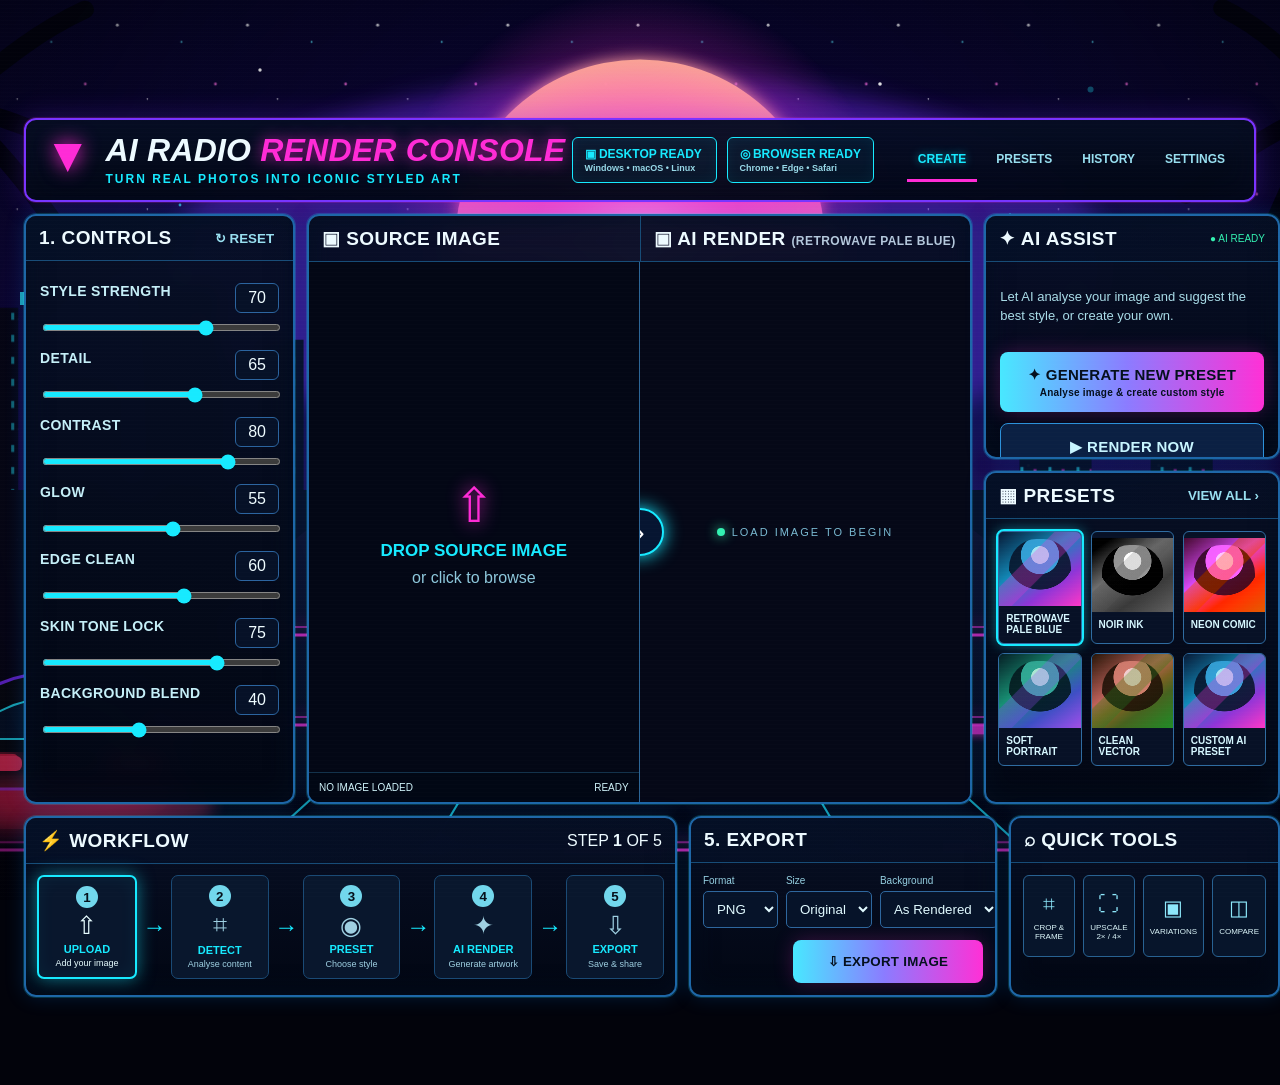
==== index.html @ 0e514ff6 "Switch Pages root to layered living-comic scene stack" ====
<!doctype html>
<html lang="en">
<head>
  <meta charset="utf-8" />
  <meta name="viewport" content="width=device-width, initial-scale=1" />
  <meta name="theme-color" content="#050817" />
  <title>AI Radio Render Console</title>
  <link rel="stylesheet" href="./app/styles/console.css" />
  <link rel="stylesheet" href="./app/styles/retrowave-bg.css" />
  <link rel="stylesheet" href="./app/styles/scene-layers.css" />
</head>
<body>
  <div class="scene-stage" aria-hidden="true">
    <img class="scene-stage__layer scene-stage__layer--base" src="./assets/backgrounds/retrowave-world.svg" alt="" />
    <img class="scene-stage__layer scene-stage__layer--stars" src="./assets/retrowave/layers/stars.svg" alt="" />
    <img class="scene-stage__layer scene-stage__layer--sun" src="./assets/retrowave/layers/sun-glow.svg" alt="" />
    <img class="scene-stage__layer scene-stage__layer--city" src="./assets/retrowave/layers/skyline-lights.svg" alt="" />
    <img class="scene-stage__layer scene-stage__layer--road" src="./assets/retrowave/layers/road-lines.svg" alt="" />
    <img class="scene-stage__layer scene-stage__layer--reflections" src="./assets/retrowave/layers/reflections.svg" alt="" />
    <img class="scene-stage__layer scene-stage__layer--lights" src="./assets/retrowave/layers/car-lights.svg" alt="" />
    <div class="scene-vignette"></div>
  </div>
  <div class="scanlines" aria-hidden="true"></div>
  <main class="console-shell">
    <header class="topbar panel">
      <div class="brand"><div class="brand-mark">▲</div><div><h1>AI RADIO <span>RENDER CONSOLE</span></h1><p>TURN REAL PHOTOS INTO ICONIC STYLED ART</p></div></div>
      <div class="status-badges"><span>▣ DESKTOP READY<small>Windows • macOS • Linux</small></span><span>◎ BROWSER READY<small>Chrome • Edge • Safari</small></span></div>
      <nav><button class="nav active">CREATE</button><button class="nav">PRESETS</button><button class="nav">HISTORY</button><button class="nav">SETTINGS</button></nav>
    </header>
    <section class="workspace-grid">
      <aside class="panel controls-panel"><div class="panel-title"><h2>1. CONTROLS</h2><button id="resetBtn" class="ghost">↻ RESET</button></div><div id="controls"></div></aside>
      <section class="panel preview-panel">
        <div class="preview-head"><h2>▣ SOURCE IMAGE</h2><h2>▣ AI RENDER <span id="activePresetLabel">(RETROWAVE PALE BLUE)</span></h2></div>
        <div class="preview-split">
          <div id="dropZone" class="drop-zone" tabindex="0" role="button" aria-label="Drop or choose source image"><input id="fileInput" type="file" accept="image/*" hidden /><img id="sourceImage" alt="Source preview" hidden /><div id="dropPrompt" class="drop-prompt"><div class="drop-icon">⇧</div><strong>DROP SOURCE IMAGE</strong><span>or click to browse</span></div><div class="file-strip"><span id="fileName">NO IMAGE LOADED</span><span id="fileSize">READY</span></div></div>
          <div class="render-zone"><canvas id="renderCanvas"></canvas><div id="renderEmpty" class="render-empty"><span class="pulse-dot"></span>LOAD IMAGE TO BEGIN</div><button id="compareHandle" class="compare-handle" aria-label="Render">›</button></div>
        </div>
      </section>
      <aside class="right-stack">
        <section class="panel ai-panel"><div class="panel-title"><h2>✦ AI ASSIST</h2><span class="ready">● AI READY</span></div><p>Let AI analyse your image and suggest the best style, or create your own.</p><button id="generatePresetBtn" class="primary">✦ GENERATE NEW PRESET<small>Analyse image & create custom style</small></button><button id="renderBtn" class="secondary">▶ RENDER NOW<small>Use current settings</small></button></section>
        <section class="panel presets-panel"><div class="panel-title"><h2>▦ PRESETS</h2><button class="ghost">VIEW ALL ›</button></div><div id="presetGrid" class="preset-grid"></div></section>
      </aside>
    </section>
    <section class="bottom-grid">
      <section class="panel workflow-panel"><div class="panel-title"><h2>⚡ WORKFLOW</h2><span>STEP <b id="stepNo">1</b> OF 5</span></div><div class="workflow"><button class="step active" data-step="1"><b>1</b><span>⇧</span><strong>UPLOAD</strong><small>Add your image</small></button><i>→</i><button class="step" data-step="2"><b>2</b><span>⌗</span><strong>DETECT</strong><small>Analyse content</small></button><i>→</i><button class="step" data-step="3"><b>3</b><span>◉</span><strong>PRESET</strong><small>Choose style</small></button><i>→</i><button class="step" data-step="4"><b>4</b><span>✦</span><strong>AI RENDER</strong><small>Generate artwork</small></button><i>→</i><button class="step" data-step="5"><b>5</b><span>⇩</span><strong>EXPORT</strong><small>Save & share</small></button></div></section>
      <section class="panel export-panel"><div class="panel-title"><h2>5. EXPORT</h2></div><div class="export-controls"><label>Format<select id="formatSelect"><option>PNG</option><option>JPEG</option></select></label><label>Size<select id="sizeSelect"><option value="1">Original</option><option value="0.75">75%</option><option value="0.5">50%</option></select></label><label>Background<select><option>As Rendered</option></select></label></div><button id="exportBtn" class="primary">⇩ EXPORT IMAGE</button></section>
      <section class="panel quick-panel"><div class="panel-title"><h2>⌕ QUICK TOOLS</h2></div><div class="quick-tools"><button>⌗<small>CROP & FRAME</small></button><button id="upscaleBtn">⛶<small>UPSCALE 2× / 4×</small></button><button id="variationBtn">▣<small>VARIATIONS</small></button><button id="compareBtn">◫<small>COMPARE</small></button></div></section>
    </section>
  </main>
  <script type="module" src="./app/scripts/app.js"></script>
</body>
</html>
---- app/styles/console.css ----
:root{--bg:#040715;--panel:#071024;--panel2:#0b1630;--cyan:#17eaff;--blue:#2c8cff;--mag:#ff2bd6;--purple:#9d3cff;--text:#edfaff;--muted:#83b8d2;--line:#124d7a;--green:#33f0b1}*{box-sizing:border-box}html,body{margin:0;min-height:100%;background:#02030b;color:var(--text);font-family:"Arial Narrow","Roboto Condensed","Segoe UI",Arial,sans-serif}body{padding:0 24px 48px;overflow-x:hidden}.scanlines{position:fixed;inset:0;z-index:30;pointer-events:none;background:repeating-linear-gradient(to bottom,rgba(255,255,255,.025),rgba(255,255,255,.025) 1px,transparent 1px,transparent 4px);mix-blend-mode:screen;opacity:.18}.console-shell{position:relative;z-index:5;width:min(1480px,calc(100vw - 48px));margin:118px auto 40px;display:grid;gap:12px}.panel{background:linear-gradient(180deg,rgba(7,15,37,.965),rgba(2,7,20,.965));border:2px solid #1e67a7;box-shadow:0 0 0 1px rgba(23,234,255,.18),0 0 20px rgba(16,138,255,.18),inset 0 0 26px rgba(3,14,31,.76);border-radius:12px;overflow:hidden;backdrop-filter:blur(10px)}.topbar{min-height:84px;display:grid;grid-template-columns:1.35fr .8fr .9fr;align-items:center;padding:12px 18px;border-color:#7934ff;box-shadow:0 0 0 1px rgba(255,43,214,.18),0 0 28px rgba(111,45,255,.25),inset 0 0 30px rgba(6,11,33,.8)}.brand{display:flex;gap:14px;align-items:center}.brand-mark{font-size:48px;color:var(--mag);text-shadow:0 0 20px var(--mag);transform:rotate(180deg);line-height:1}.brand h1{margin:0;font-size:32px;line-height:1;letter-spacing:.2px;font-style:italic;font-weight:900}.brand h1 span{color:var(--mag);text-shadow:0 0 15px rgba(255,43,214,.72)}.brand p{margin:6px 0 0;color:var(--cyan);font-size:12px;letter-spacing:2px;font-weight:800}.status-badges{display:flex;gap:10px}.status-badges span{display:grid;gap:2px;min-width:145px;border:1px solid var(--cyan);padding:9px 12px;border-radius:6px;color:var(--cyan);font-weight:900;font-size:12px;background:rgba(0,217,255,.055);box-shadow:inset 0 0 14px rgba(23,234,255,.06)}.status-badges small{font-size:9px;color:#98d9e8;font-weight:700}.topbar nav{display:flex;justify-content:flex-end;gap:8px}.nav,.ghost{background:none;border:0;color:#98dff0;font-weight:900;cursor:pointer}.nav{padding:13px 11px;border-bottom:3px solid transparent;font-size:12px}.nav.active{color:var(--cyan);border-bottom-color:var(--mag);text-shadow:0 0 9px rgba(23,234,255,.6)}.workspace-grid{display:grid;grid-template-columns:22% 54% 24%;gap:12px}.panel-title{display:flex;justify-content:space-between;align-items:center;padding:11px 13px;border-bottom:1px solid #174c77;background:linear-gradient(90deg,rgba(4,16,39,.75),rgba(7,16,40,.18))}.panel-title h2,.preview-head h2{margin:0;font-size:19px;letter-spacing:.45px;font-weight:900}.controls-panel{min-height:585px}#controls{padding:13px 14px}.control{display:grid;grid-template-columns:1fr auto;gap:9px 10px;margin:9px 0 17px}.control label{font-size:14px;color:#c5eff8;font-weight:900;letter-spacing:.35px}.control output{border:1px solid #2b649f;border-radius:6px;padding:5px 8px;color:#effcff;min-width:44px;text-align:center;background:#061127}.control input{grid-column:1/-1;width:100%;height:7px;accent-color:var(--cyan)}.preview-panel{min-width:0}.preview-head{display:grid;grid-template-columns:1fr 1fr;border-bottom:1px solid #174c77}.preview-head h2{padding:11px 13px}.preview-head h2+h2{border-left:1px solid #174c77}.preview-head span{color:#b4c8dc;font-size:12px}.preview-split{display:grid;grid-template-columns:1fr 1fr;min-height:540px}.drop-zone,.render-zone{position:relative;min-width:0;background:#030715}.drop-zone{border-right:1px solid #2c6697;cursor:pointer;display:grid;place-items:center;overflow:hidden}.drop-zone.dragover{outline:2px solid var(--cyan);outline-offset:-4px;background:#071b2e}.drop-zone img{width:100%;height:100%;object-fit:cover}.drop-prompt{text-align:center;color:#8ec8dc;display:grid;gap:8px}.drop-prompt strong{color:var(--cyan);font-size:17px}.drop-icon{font-size:48px;color:var(--mag);text-shadow:0 0 18px var(--mag)}.file-strip{position:absolute;left:0;right:0;bottom:0;padding:9px 10px;display:flex;justify-content:space-between;background:rgba(2,7,20,.9);font-size:10px;color:#d0f4fb;border-top:1px solid rgba(46,123,174,.35)}.render-zone{display:grid;place-items:center;overflow:hidden}.render-zone canvas{width:100%;height:100%;object-fit:contain;background:#050817}.render-empty{position:absolute;color:#79b9d1;font-size:11px;letter-spacing:2px}.pulse-dot{display:inline-block;width:8px;height:8px;background:var(--green);border-radius:50%;box-shadow:0 0 12px var(--green);margin-right:7px}.compare-handle{position:absolute;left:-24px;top:50%;transform:translateY(-50%);width:48px;height:48px;border-radius:50%;border:2px solid var(--cyan);background:#061531;color:#fff;font-size:30px;box-shadow:0 0 18px var(--cyan);cursor:pointer}.right-stack{display:grid;gap:12px;grid-template-rows:245px 1fr}.ai-panel{padding-bottom:12px}.ai-panel p{padding:13px 14px;color:#a9dce8;font-size:13px;line-height:1.45}.primary,.secondary{border-radius:8px;padding:14px 16px;font-weight:900;letter-spacing:.25px;cursor:pointer}.primary{border:0;background:linear-gradient(90deg,#48e8ff,#8b7cff 48%,#ff30d6);color:#05101e;box-shadow:0 0 20px rgba(255,48,214,.22)}.secondary{background:#0b2043;border:1px solid #2c91da;color:#c7f5ff}.ai-panel .primary,.ai-panel .secondary{width:calc(100% - 28px);margin:0 14px 11px;font-size:15px}.ai-panel button small{display:block;font-size:10px;margin-top:3px;font-weight:700}.ready{color:var(--green);font-size:10px}.preset-grid{padding:12px;display:grid;grid-template-columns:repeat(3,1fr);gap:9px}.preset-card{border:1px solid #2f6ca1;background:#071126;padding:0;border-radius:6px;overflow:hidden;color:#d6f7ff;text-align:left;cursor:pointer}.preset-card.active{outline:2px solid var(--cyan);box-shadow:0 0 14px rgba(23,234,255,.55)}.preset-thumb{aspect-ratio:1.1;background:linear-gradient(145deg,#071936,#128ab8 40%,#8e35d7 70%,#ff37c7);position:relative;overflow:hidden}.preset-thumb::before{content:"";position:absolute;inset:7px 10px 3px;border-radius:45% 45% 35% 35%;background:radial-gradient(circle at 50% 25%,#b9f5ff 0 15%,#37a6dd 16% 33%,#071329 34% 60%,transparent 61%);opacity:.88}.preset-thumb::after{content:"";position:absolute;inset:0;background:linear-gradient(135deg,transparent 35%,rgba(255,43,214,.28) 36% 55%,transparent 56%)}.preset-card:nth-child(2) .preset-thumb{filter:grayscale(1) contrast(1.6)}.preset-card:nth-child(3) .preset-thumb{filter:hue-rotate(92deg) saturate(1.4)}.preset-card:nth-child(4) .preset-thumb{filter:hue-rotate(-35deg) saturate(.8)}.preset-card:nth-child(5) .preset-thumb{filter:hue-rotate(165deg) saturate(.65)}.preset-card strong{display:block;padding:7px;font-size:10px;line-height:1.15}.bottom-grid{display:grid;grid-template-columns:53% 25% 22%;gap:12px}.workflow{display:flex;align-items:stretch;gap:5px;padding:11px}.workflow i{align-self:center;color:var(--cyan);font-size:24px}.step{flex:1;display:grid;place-items:center;gap:3px;min-width:85px;border:1px solid #1a4a75;background:#09172d;color:#9fd0e2;padding:9px 7px;border-radius:7px}.step.active{border:2px solid var(--cyan);box-shadow:0 0 17px rgba(23,234,255,.5),inset 0 0 18px rgba(23,234,255,.06);color:#e7fdff}.step b{background:#72d7ec;color:#06111c;border-radius:50%;width:22px;height:22px;display:grid;place-items:center}.step span{font-size:25px}.step strong{color:var(--cyan);font-size:11px}.step small{font-size:9px}.export-controls{display:grid;grid-template-columns:.7fr 1.15fr 1.2fr;gap:8px;padding:12px}.export-controls label{font-size:10px;color:#95cfe1;display:grid;gap:5px}.export-controls select{background:#061329;color:#e1faff;border:1px solid #2e679e;padding:9px;border-radius:5px}.export-panel>.primary{float:right;margin:0 12px 12px;min-width:190px}.quick-tools{display:grid;grid-template-columns:repeat(4,1fr);gap:8px;padding:12px}.quick-tools button{background:#07152b;border:1px solid #286292;color:#8de7fa;border-radius:6px;min-height:82px;font-size:21px;cursor:pointer}.quick-tools small{display:block;color:#def8fc;font-size:8px;margin-top:7px}@media(max-width:1220px){.console-shell{width:calc(100vw - 34px);margin-top:104px}.workspace-grid{grid-template-columns:24% 52% 24%}.brand h1{font-size:26px}.status-badges span{min-width:120px;padding:8px;font-size:10px}.controls-panel{min-height:560px}.preview-split{min-height:515px}.right-stack{grid-template-rows:230px 1fr}.panel-title h2,.preview-head h2{font-size:16px}.control label{font-size:12px}.preset-grid{gap:6px}.bottom-grid{grid-template-columns:52% 27% 21%}}@media(max-width:900px){body{padding:0 10px 36px}.console-shell{width:calc(100vw - 20px);margin-top:86px}.topbar{grid-template-columns:1fr;gap:8px}.status-badges,.topbar nav{justify-content:flex-start}.workspace-grid{grid-template-columns:1fr}.right-stack{grid-template-columns:1fr 1fr;grid-template-rows:auto}.bottom-grid{grid-template-columns:1fr}.preview-split{min-height:480px}.controls-panel{min-height:auto}}@media(max-width:650px){.preview-split,.preview-head{grid-template-columns:1fr}.preview-head h2+h2{border-left:0;border-top:1px solid #174c77}.drop-zone,.render-zone{min-height:350px}.right-stack{grid-template-columns:1fr}.workflow{overflow-x:auto}.brand h1{font-size:22px}.status-badges{flex-wrap:wrap}}
---- app/styles/retrowave-bg.css ----
:root{--rw-cyan:#22e9ff;--rw-mag:#ff2bd6;--rw-purple:#7a35ff}body{background:#02030b!important}.retrowave-world{position:fixed;inset:0;z-index:0;overflow:hidden;pointer-events:none;background:#030312}.rw-scene{position:absolute;inset:0;width:100%;height:100%;object-fit:cover;object-position:center top;filter:saturate(1.12) contrast(1.05) brightness(.94)}.rw-side-copy{position:absolute;z-index:2;top:155px;color:#8feaff;font-size:12px;line-height:1.55;letter-spacing:.8px;text-shadow:0 0 8px rgba(34,233,255,.7);opacity:.8}.rw-side-copy.left{left:34px}.rw-side-copy.right{right:36px;text-align:right}.rw-side-copy.right b{color:#ff4bdb}.rw-side-copy span{font-size:9px;color:#9eb8d6}.rw-live-wave{position:absolute;left:50%;bottom:18px;transform:translateX(-50%);width:min(34vw,560px);height:26px;opacity:.78;background:repeating-linear-gradient(90deg,var(--rw-cyan) 0 2px,transparent 2px 8px,var(--rw-mag) 8px 11px,transparent 11px 17px);mask-image:linear-gradient(to right,transparent,#000 12%,#000 88%,transparent);animation:rwWaveShift 1.7s linear infinite;filter:drop-shadow(0 0 6px rgba(255,43,214,.45))}.retrowave-world::before{content:"";position:absolute;inset:0;z-index:1;background:radial-gradient(circle at 50% 8%,rgba(255,66,211,.08),transparent 35%),linear-gradient(180deg,transparent 0 63%,rgba(4,1,15,.08) 72%,rgba(3,2,12,.28) 100%)}.retrowave-world::after{content:"";position:absolute;z-index:1;left:0;right:0;bottom:0;height:24%;background:repeating-linear-gradient(180deg,transparent 0 24px,rgba(255,43,214,.08) 25px 27px,transparent 28px 51px);transform:perspective(550px) rotateX(63deg) scale(1.6);transform-origin:50% 100%;animation:rwRoadOverlay 1.45s linear infinite;mix-blend-mode:screen}.scanlines{z-index:30}@keyframes rwWaveShift{from{background-position:0 0}to{background-position:68px 0}}@keyframes rwRoadOverlay{from{background-position:0 0}to{background-position:0 52px}}@media(prefers-reduced-motion:reduce){.rw-live-wave,.retrowave-world::after{animation:none!important}}@media(max-width:1180px){.rw-side-copy{display:none}.rw-scene{object-position:center top}.rw-live-wave{width:46vw}}@media(max-width:720px){.rw-scene{filter:saturate(1.05) brightness(.76)}.rw-live-wave{width:72vw;opacity:.55}}
---- app/styles/scene-layers.css ----
:root{--scene-scale:cover;--scene-fade:1}.scene-stage{position:fixed;inset:0;z-index:0;overflow:hidden;pointer-events:none;background:#05020e}.scene-stage__layer{position:absolute;inset:0;width:100%;height:100%;object-fit:var(--scene-scale);object-position:center center;transform-origin:center center;will-change:transform,opacity;user-select:none}.scene-stage__layer--base{z-index:0;opacity:var(--scene-fade)}.scene-stage__layer--stars{z-index:1;animation:scene-stars 22s linear infinite}.scene-stage__layer--sun{z-index:2;animation:scene-sun 5.6s ease-in-out infinite}.scene-stage__layer--city{z-index:3;animation:scene-city 3.8s steps(2,end) infinite}.scene-stage__layer--palms{z-index:4;animation:scene-palms 6.2s ease-in-out infinite alternate}.scene-stage__layer--road{z-index:5;animation:scene-road 1.25s linear infinite}.scene-stage__layer--reflections{z-index:6;animation:scene-reflections 2.2s ease-in-out infinite}.scene-stage__layer--lights{z-index:7;animation:scene-lights 1.25s steps(2,end) infinite}.scene-stage__layer--sign{z-index:8;animation:scene-sign 3.4s steps(1,end) infinite}.scene-vignette{position:absolute;inset:0;z-index:9;background:radial-gradient(circle at 50% 46%,transparent 0 45%,rgba(1,2,10,.18) 72%,rgba(1,2,10,.5) 100%)}.console-shell{position:relative;z-index:20}.scanlines{z-index:40}@keyframes scene-stars{0%{transform:translateY(0);opacity:.82}50%{opacity:1}100%{transform:translateY(18px);opacity:.82}}@keyframes scene-sun{0%,100%{opacity:.82;transform:scale(1)}50%{opacity:1;transform:scale(1.015)}}@keyframes scene-city{0%,72%,100%{opacity:.82}74%,78%{opacity:1}80%{opacity:.88}}@keyframes scene-palms{from{transform:rotate(-.5deg) scale(1.006)}to{transform:rotate(.5deg) scale(1.006)}}@keyframes scene-road{from{transform:translateY(-.4%)}to{transform:translateY(.8%)}}@keyframes scene-reflections{0%,100%{opacity:.58;transform:translateY(0)}50%{opacity:.9;transform:translateY(2px)}}@keyframes scene-lights{0%,44%{opacity:.35;filter:brightness(.8)}45%,100%{opacity:1;filter:brightness(1.45) drop-shadow(0 0 14px #ff315f)}}@keyframes scene-sign{0%,7%,12%,58%,64%,100%{opacity:1}8%,11%,59%,63%{opacity:.45}}@media(prefers-reduced-motion:reduce){.scene-stage__layer{animation:none!important}}
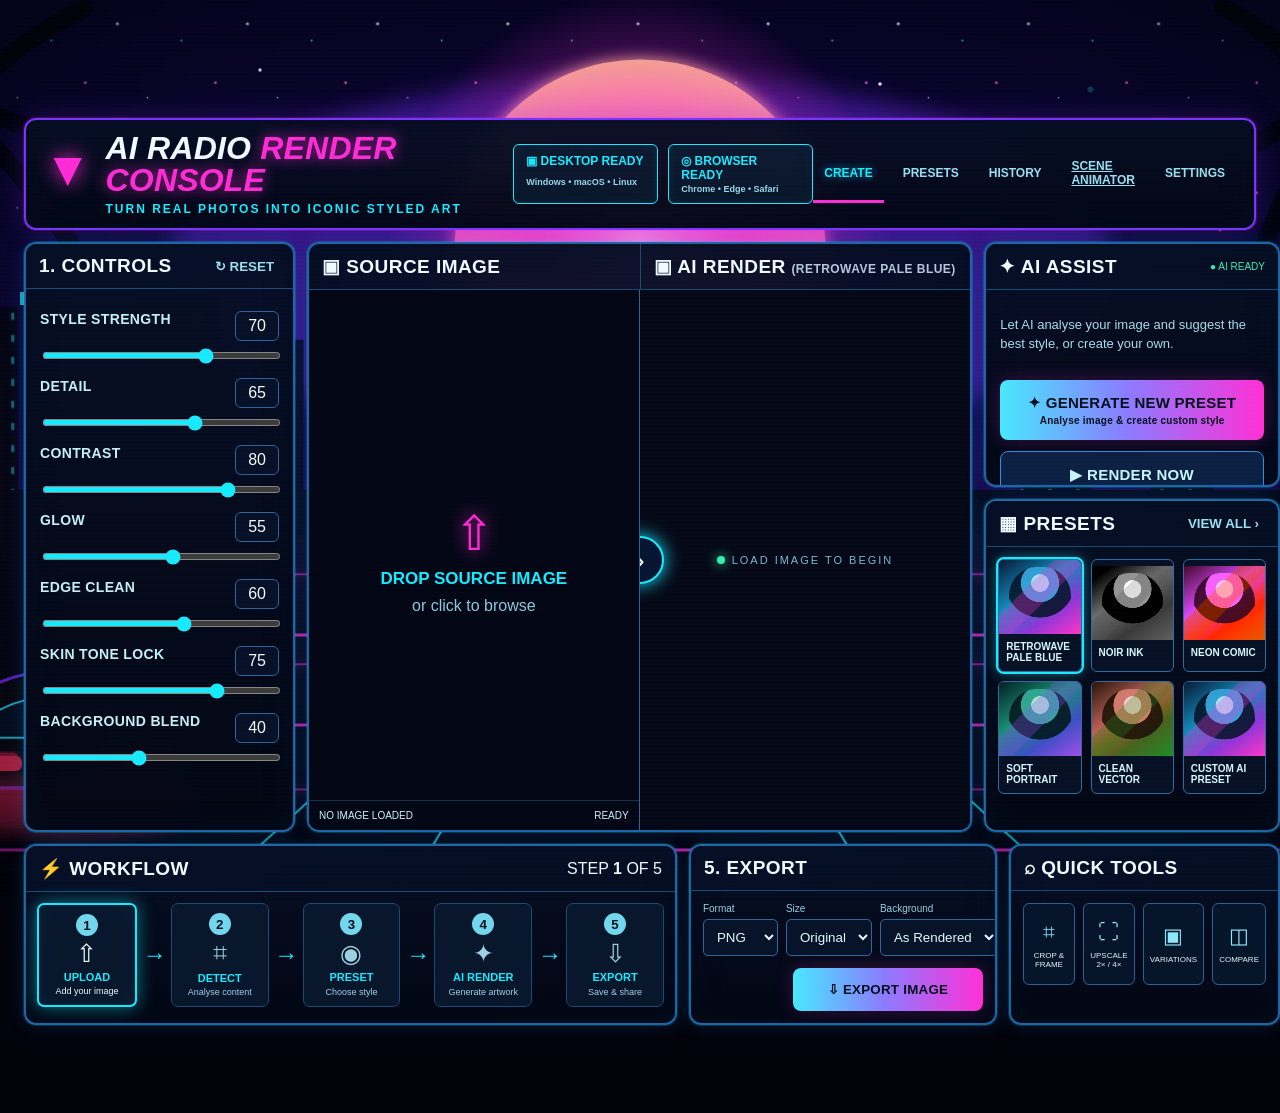
==== commit 4fc3eb18: "Link Scene Animator from main console" ====
--- a/index.html
+++ b/index.html
@@ -25,7 +25,7 @@
     <header class="topbar panel">
       <div class="brand"><div class="brand-mark">▲</div><div><h1>AI RADIO <span>RENDER CONSOLE</span></h1><p>TURN REAL PHOTOS INTO ICONIC STYLED ART</p></div></div>
       <div class="status-badges"><span>▣ DESKTOP READY<small>Windows • macOS • Linux</small></span><span>◎ BROWSER READY<small>Chrome • Edge • Safari</small></span></div>
-      <nav><button class="nav active">CREATE</button><button class="nav">PRESETS</button><button class="nav">HISTORY</button><button class="nav">SETTINGS</button></nav>
+      <nav><button class="nav active">CREATE</button><button class="nav">PRESETS</button><button class="nav">HISTORY</button><a class="nav" href="./scene-animator.html">SCENE ANIMATOR</a><button class="nav">SETTINGS</button></nav>
     </header>
     <section class="workspace-grid">
       <aside class="panel controls-panel"><div class="panel-title"><h2>1. CONTROLS</h2><button id="resetBtn" class="ghost">↻ RESET</button></div><div id="controls"></div></aside>
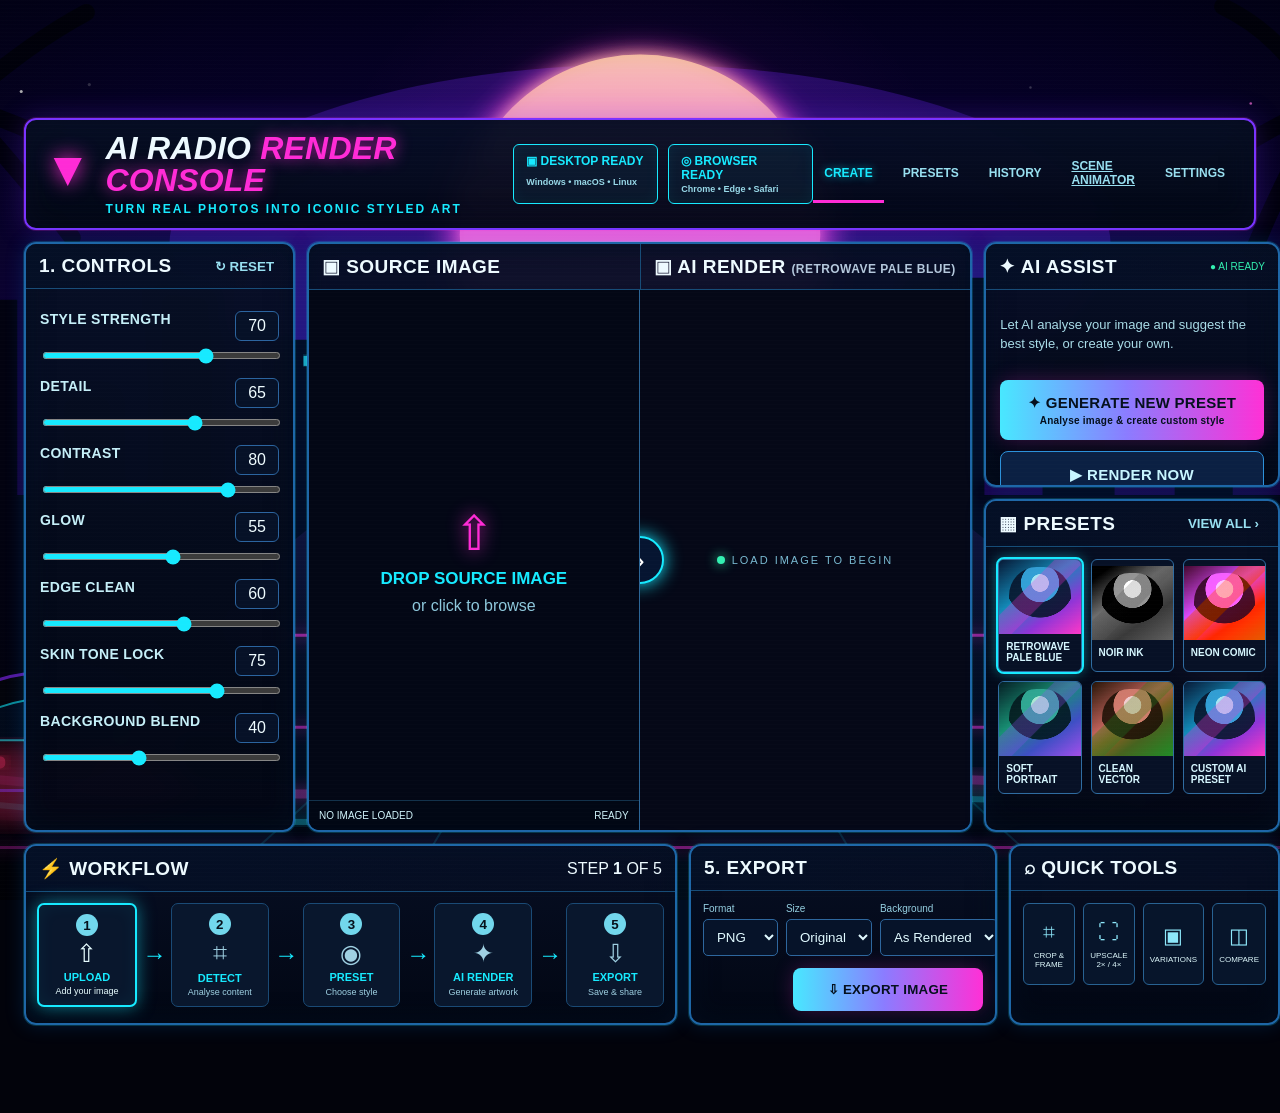
==== commit 59b239de: "Build first retrowave flipbook scene into console background" ====
--- a/index.html
+++ b/index.html
@@ -10,15 +10,12 @@
   <link rel="stylesheet" href="./app/styles/scene-layers.css" />
 </head>
 <body>
-  <div class="scene-stage" aria-hidden="true">
-    <img class="scene-stage__layer scene-stage__layer--base" src="./assets/backgrounds/retrowave-world.svg" alt="" />
-    <img class="scene-stage__layer scene-stage__layer--stars" src="./assets/retrowave/layers/stars.svg" alt="" />
-    <img class="scene-stage__layer scene-stage__layer--sun" src="./assets/retrowave/layers/sun-glow.svg" alt="" />
-    <img class="scene-stage__layer scene-stage__layer--city" src="./assets/retrowave/layers/skyline-lights.svg" alt="" />
-    <img class="scene-stage__layer scene-stage__layer--road" src="./assets/retrowave/layers/road-lines.svg" alt="" />
-    <img class="scene-stage__layer scene-stage__layer--reflections" src="./assets/retrowave/layers/reflections.svg" alt="" />
-    <img class="scene-stage__layer scene-stage__layer--lights" src="./assets/retrowave/layers/car-lights.svg" alt="" />
+  <div class="scene-stage" data-scene-manifest="./assets/scenes/first-retrowave/scene.json" aria-hidden="true">
+    <img class="scene-stage__layer scene-stage__layer--base" data-scene-base alt="" />
+    <img class="scene-stage__layer scene-stage__layer--frame" data-scene-frame alt="" />
+    <div class="scene-stage__glow"></div>
     <div class="scene-vignette"></div>
+    <div class="scene-stage__status" data-scene-status>LOADING FIRST RETROWAVE SCENE…</div>
   </div>
   <div class="scanlines" aria-hidden="true"></div>
   <main class="console-shell">
@@ -47,6 +44,7 @@
       <section class="panel quick-panel"><div class="panel-title"><h2>⌕ QUICK TOOLS</h2></div><div class="quick-tools"><button>⌗<small>CROP & FRAME</small></button><button id="upscaleBtn">⛶<small>UPSCALE 2× / 4×</small></button><button id="variationBtn">▣<small>VARIATIONS</small></button><button id="compareBtn">◫<small>COMPARE</small></button></div></section>
     </section>
   </main>
+  <script type="module" src="./app/scripts/background-scene.js"></script>
   <script type="module" src="./app/scripts/app.js"></script>
 </body>
 </html>
--- a/app/styles/scene-layers.css
+++ b/app/styles/scene-layers.css
@@ -1 +1 @@
-:root{--scene-scale:cover;--scene-fade:1}.scene-stage{position:fixed;inset:0;z-index:0;overflow:hidden;pointer-events:none;background:#05020e}.scene-stage__layer{position:absolute;inset:0;width:100%;height:100%;object-fit:var(--scene-scale);object-position:center center;transform-origin:center center;will-change:transform,opacity;user-select:none}.scene-stage__layer--base{z-index:0;opacity:var(--scene-fade)}.scene-stage__layer--stars{z-index:1;animation:scene-stars 22s linear infinite}.scene-stage__layer--sun{z-index:2;animation:scene-sun 5.6s ease-in-out infinite}.scene-stage__layer--city{z-index:3;animation:scene-city 3.8s steps(2,end) infinite}.scene-stage__layer--palms{z-index:4;animation:scene-palms 6.2s ease-in-out infinite alternate}.scene-stage__layer--road{z-index:5;animation:scene-road 1.25s linear infinite}.scene-stage__layer--reflections{z-index:6;animation:scene-reflections 2.2s ease-in-out infinite}.scene-stage__layer--lights{z-index:7;animation:scene-lights 1.25s steps(2,end) infinite}.scene-stage__layer--sign{z-index:8;animation:scene-sign 3.4s steps(1,end) infinite}.scene-vignette{position:absolute;inset:0;z-index:9;background:radial-gradient(circle at 50% 46%,transparent 0 45%,rgba(1,2,10,.18) 72%,rgba(1,2,10,.5) 100%)}.console-shell{position:relative;z-index:20}.scanlines{z-index:40}@keyframes scene-stars{0%{transform:translateY(0);opacity:.82}50%{opacity:1}100%{transform:translateY(18px);opacity:.82}}@keyframes scene-sun{0%,100%{opacity:.82;transform:scale(1)}50%{opacity:1;transform:scale(1.015)}}@keyframes scene-city{0%,72%,100%{opacity:.82}74%,78%{opacity:1}80%{opacity:.88}}@keyframes scene-palms{from{transform:rotate(-.5deg) scale(1.006)}to{transform:rotate(.5deg) scale(1.006)}}@keyframes scene-road{from{transform:translateY(-.4%)}to{transform:translateY(.8%)}}@keyframes scene-reflections{0%,100%{opacity:.58;transform:translateY(0)}50%{opacity:.9;transform:translateY(2px)}}@keyframes scene-lights{0%,44%{opacity:.35;filter:brightness(.8)}45%,100%{opacity:1;filter:brightness(1.45) drop-shadow(0 0 14px #ff315f)}}@keyframes scene-sign{0%,7%,12%,58%,64%,100%{opacity:1}8%,11%,59%,63%{opacity:.45}}@media(prefers-reduced-motion:reduce){.scene-stage__layer{animation:none!important}}+:root{--scene-scale:cover;--scene-fade:1}.scene-stage{position:fixed;inset:0;z-index:0;overflow:hidden;pointer-events:none;background:#05020e}.scene-stage__layer{position:absolute;inset:0;width:100%;height:100%;object-fit:var(--scene-scale);object-position:center center;transform-origin:center center;user-select:none}.scene-stage__layer--base{z-index:0;opacity:var(--scene-fade);filter:saturate(1.08) contrast(1.04) brightness(.92)}.scene-stage__layer--frame{z-index:1;opacity:0;mix-blend-mode:screen;transition:opacity .06s linear}.scene-stage__layer--frame.is-visible{opacity:1}.scene-stage__glow{position:absolute;inset:0;z-index:2;background:radial-gradient(circle at 50% 28%,rgba(255,43,214,.08),transparent 36%),linear-gradient(180deg,transparent 0 62%,rgba(0,0,0,.06) 76%,rgba(0,0,0,.26) 100%)}.scene-vignette{position:absolute;inset:0;z-index:3;background:radial-gradient(circle at 50% 46%,transparent 0 44%,rgba(1,2,10,.16) 73%,rgba(1,2,10,.5) 100%)}.scene-stage__status{position:absolute;right:24px;bottom:18px;z-index:4;color:#8feaff;font-size:10px;font-weight:800;letter-spacing:1.4px;text-shadow:0 0 10px rgba(34,233,255,.75);opacity:.7}.console-shell{position:relative;z-index:20}.scanlines{z-index:40}@media(prefers-reduced-motion:reduce){.scene-stage__layer--frame{transition:none}}@media(max-width:720px){.scene-stage__layer--base{filter:saturate(1.02) brightness(.78)}.scene-stage__status{display:none}}
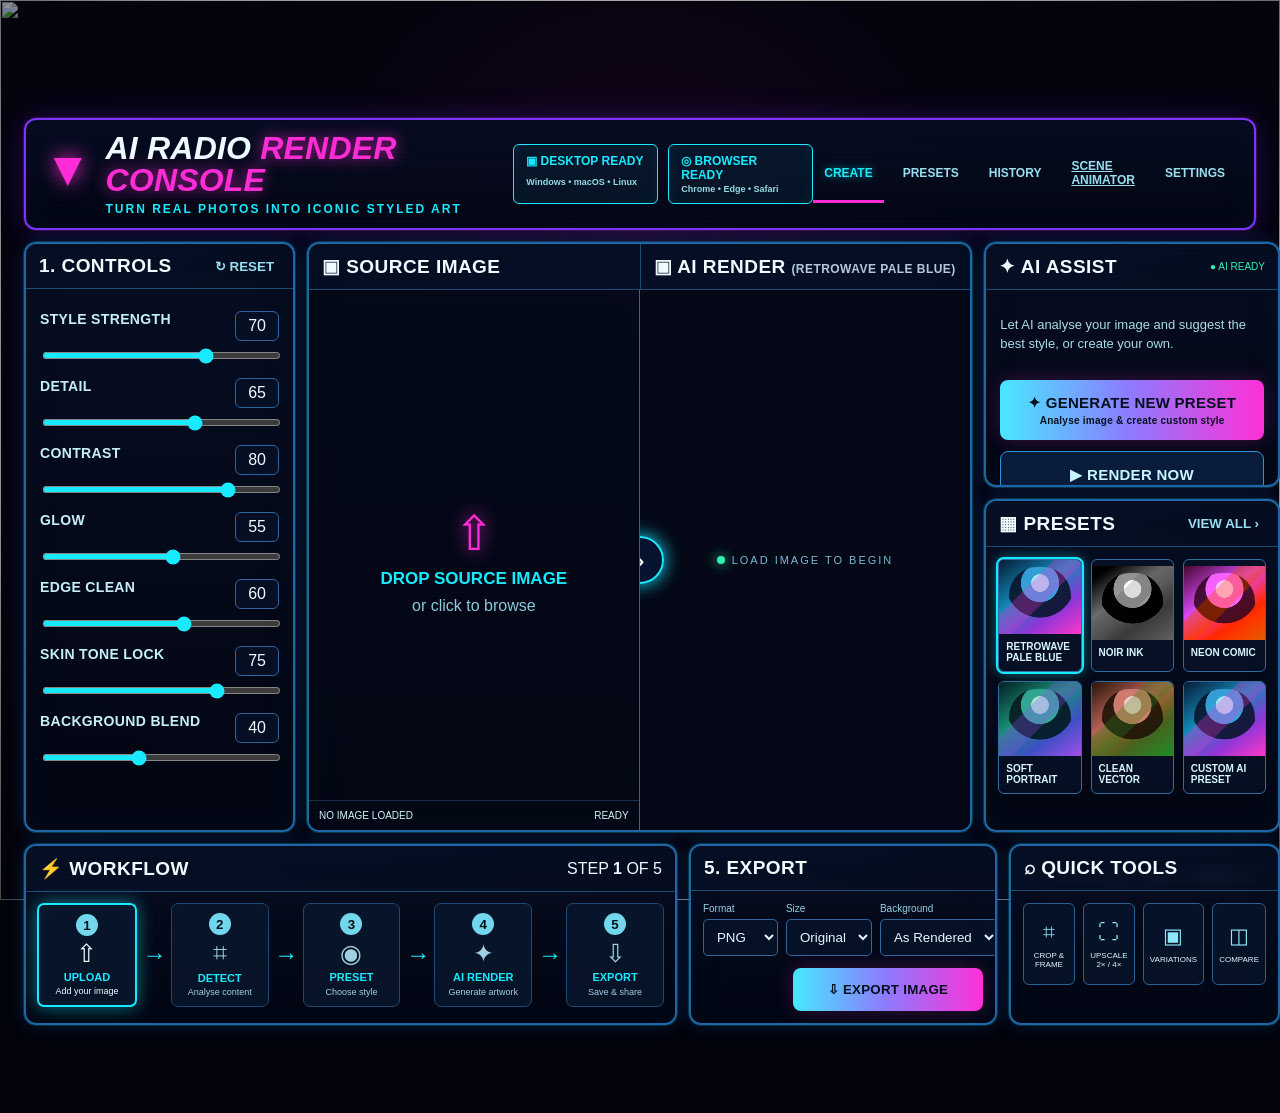
==== commit a49cfeea: "Bust dashboard scene caches for live animation test" ====
--- a/index.html
+++ b/index.html
@@ -5,9 +5,9 @@
   <meta name="viewport" content="width=device-width, initial-scale=1" />
   <meta name="theme-color" content="#050817" />
   <title>AI Radio Render Console</title>
-  <link rel="stylesheet" href="./app/styles/console.css" />
+  <link rel="stylesheet" href="./app/styles/console.css?v=20261003-2135" />
   <link rel="stylesheet" href="./app/styles/retrowave-bg.css" />
-  <link rel="stylesheet" href="./app/styles/scene-layers.css" />
+  <link rel="stylesheet" href="./app/styles/scene-layers.css?v=20261003-2135" />
 </head>
 <body>
   <div class="scene-stage" data-scene-manifest="./assets/scenes/first-retrowave/scene.json" aria-hidden="true">
@@ -44,7 +44,7 @@
       <section class="panel quick-panel"><div class="panel-title"><h2>⌕ QUICK TOOLS</h2></div><div class="quick-tools"><button>⌗<small>CROP & FRAME</small></button><button id="upscaleBtn">⛶<small>UPSCALE 2× / 4×</small></button><button id="variationBtn">▣<small>VARIATIONS</small></button><button id="compareBtn">◫<small>COMPARE</small></button></div></section>
     </section>
   </main>
-  <script type="module" src="./app/scripts/background-scene.js"></script>
+  <script type="module" src="./app/scripts/background-scene.js?v=20261003-2135"></script>
   <script type="module" src="./app/scripts/app.js"></script>
 </body>
 </html>
--- a/app/styles/console.css
+++ b/app/styles/console.css
@@ -1 +1 @@
-:root{--bg:#040715;--panel:#071024;--panel2:#0b1630;--cyan:#17eaff;--blue:#2c8cff;--mag:#ff2bd6;--purple:#9d3cff;--text:#edfaff;--muted:#83b8d2;--line:#124d7a;--green:#33f0b1}*{box-sizing:border-box}html,body{margin:0;min-height:100%;background:#02030b;color:var(--text);font-family:"Arial Narrow","Roboto Condensed","Segoe UI",Arial,sans-serif}body{padding:0 24px 48px;overflow-x:hidden}.scanlines{position:fixed;inset:0;z-index:30;pointer-events:none;background:repeating-linear-gradient(to bottom,rgba(255,255,255,.025),rgba(255,255,255,.025) 1px,transparent 1px,transparent 4px);mix-blend-mode:screen;opacity:.18}.console-shell{position:relative;z-index:5;width:min(1480px,calc(100vw - 48px));margin:118px auto 40px;display:grid;gap:12px}.panel{background:linear-gradient(180deg,rgba(7,15,37,.965),rgba(2,7,20,.965));border:2px solid #1e67a7;box-shadow:0 0 0 1px rgba(23,234,255,.18),0 0 20px rgba(16,138,255,.18),inset 0 0 26px rgba(3,14,31,.76);border-radius:12px;overflow:hidden;backdrop-filter:blur(10px)}.topbar{min-height:84px;display:grid;grid-template-columns:1.35fr .8fr .9fr;align-items:center;padding:12px 18px;border-color:#7934ff;box-shadow:0 0 0 1px rgba(255,43,214,.18),0 0 28px rgba(111,45,255,.25),inset 0 0 30px rgba(6,11,33,.8)}.brand{display:flex;gap:14px;align-items:center}.brand-mark{font-size:48px;color:var(--mag);text-shadow:0 0 20px var(--mag);transform:rotate(180deg);line-height:1}.brand h1{margin:0;font-size:32px;line-height:1;letter-spacing:.2px;font-style:italic;font-weight:900}.brand h1 span{color:var(--mag);text-shadow:0 0 15px rgba(255,43,214,.72)}.brand p{margin:6px 0 0;color:var(--cyan);font-size:12px;letter-spacing:2px;font-weight:800}.status-badges{display:flex;gap:10px}.status-badges span{display:grid;gap:2px;min-width:145px;border:1px solid var(--cyan);padding:9px 12px;border-radius:6px;color:var(--cyan);font-weight:900;font-size:12px;background:rgba(0,217,255,.055);box-shadow:inset 0 0 14px rgba(23,234,255,.06)}.status-badges small{font-size:9px;color:#98d9e8;font-weight:700}.topbar nav{display:flex;justify-content:flex-end;gap:8px}.nav,.ghost{background:none;border:0;color:#98dff0;font-weight:900;cursor:pointer}.nav{padding:13px 11px;border-bottom:3px solid transparent;font-size:12px}.nav.active{color:var(--cyan);border-bottom-color:var(--mag);text-shadow:0 0 9px rgba(23,234,255,.6)}.workspace-grid{display:grid;grid-template-columns:22% 54% 24%;gap:12px}.panel-title{display:flex;justify-content:space-between;align-items:center;padding:11px 13px;border-bottom:1px solid #174c77;background:linear-gradient(90deg,rgba(4,16,39,.75),rgba(7,16,40,.18))}.panel-title h2,.preview-head h2{margin:0;font-size:19px;letter-spacing:.45px;font-weight:900}.controls-panel{min-height:585px}#controls{padding:13px 14px}.control{display:grid;grid-template-columns:1fr auto;gap:9px 10px;margin:9px 0 17px}.control label{font-size:14px;color:#c5eff8;font-weight:900;letter-spacing:.35px}.control output{border:1px solid #2b649f;border-radius:6px;padding:5px 8px;color:#effcff;min-width:44px;text-align:center;background:#061127}.control input{grid-column:1/-1;width:100%;height:7px;accent-color:var(--cyan)}.preview-panel{min-width:0}.preview-head{display:grid;grid-template-columns:1fr 1fr;border-bottom:1px solid #174c77}.preview-head h2{padding:11px 13px}.preview-head h2+h2{border-left:1px solid #174c77}.preview-head span{color:#b4c8dc;font-size:12px}.preview-split{display:grid;grid-template-columns:1fr 1fr;min-height:540px}.drop-zone,.render-zone{position:relative;min-width:0;background:#030715}.drop-zone{border-right:1px solid #2c6697;cursor:pointer;display:grid;place-items:center;overflow:hidden}.drop-zone.dragover{outline:2px solid var(--cyan);outline-offset:-4px;background:#071b2e}.drop-zone img{width:100%;height:100%;object-fit:cover}.drop-prompt{text-align:center;color:#8ec8dc;display:grid;gap:8px}.drop-prompt strong{color:var(--cyan);font-size:17px}.drop-icon{font-size:48px;color:var(--mag);text-shadow:0 0 18px var(--mag)}.file-strip{position:absolute;left:0;right:0;bottom:0;padding:9px 10px;display:flex;justify-content:space-between;background:rgba(2,7,20,.9);font-size:10px;color:#d0f4fb;border-top:1px solid rgba(46,123,174,.35)}.render-zone{display:grid;place-items:center;overflow:hidden}.render-zone canvas{width:100%;height:100%;object-fit:contain;background:#050817}.render-empty{position:absolute;color:#79b9d1;font-size:11px;letter-spacing:2px}.pulse-dot{display:inline-block;width:8px;height:8px;background:var(--green);border-radius:50%;box-shadow:0 0 12px var(--green);margin-right:7px}.compare-handle{position:absolute;left:-24px;top:50%;transform:translateY(-50%);width:48px;height:48px;border-radius:50%;border:2px solid var(--cyan);background:#061531;color:#fff;font-size:30px;box-shadow:0 0 18px var(--cyan);cursor:pointer}.right-stack{display:grid;gap:12px;grid-template-rows:245px 1fr}.ai-panel{padding-bottom:12px}.ai-panel p{padding:13px 14px;color:#a9dce8;font-size:13px;line-height:1.45}.primary,.secondary{border-radius:8px;padding:14px 16px;font-weight:900;letter-spacing:.25px;cursor:pointer}.primary{border:0;background:linear-gradient(90deg,#48e8ff,#8b7cff 48%,#ff30d6);color:#05101e;box-shadow:0 0 20px rgba(255,48,214,.22)}.secondary{background:#0b2043;border:1px solid #2c91da;color:#c7f5ff}.ai-panel .primary,.ai-panel .secondary{width:calc(100% - 28px);margin:0 14px 11px;font-size:15px}.ai-panel button small{display:block;font-size:10px;margin-top:3px;font-weight:700}.ready{color:var(--green);font-size:10px}.preset-grid{padding:12px;display:grid;grid-template-columns:repeat(3,1fr);gap:9px}.preset-card{border:1px solid #2f6ca1;background:#071126;padding:0;border-radius:6px;overflow:hidden;color:#d6f7ff;text-align:left;cursor:pointer}.preset-card.active{outline:2px solid var(--cyan);box-shadow:0 0 14px rgba(23,234,255,.55)}.preset-thumb{aspect-ratio:1.1;background:linear-gradient(145deg,#071936,#128ab8 40%,#8e35d7 70%,#ff37c7);position:relative;overflow:hidden}.preset-thumb::before{content:"";position:absolute;inset:7px 10px 3px;border-radius:45% 45% 35% 35%;background:radial-gradient(circle at 50% 25%,#b9f5ff 0 15%,#37a6dd 16% 33%,#071329 34% 60%,transparent 61%);opacity:.88}.preset-thumb::after{content:"";position:absolute;inset:0;background:linear-gradient(135deg,transparent 35%,rgba(255,43,214,.28) 36% 55%,transparent 56%)}.preset-card:nth-child(2) .preset-thumb{filter:grayscale(1) contrast(1.6)}.preset-card:nth-child(3) .preset-thumb{filter:hue-rotate(92deg) saturate(1.4)}.preset-card:nth-child(4) .preset-thumb{filter:hue-rotate(-35deg) saturate(.8)}.preset-card:nth-child(5) .preset-thumb{filter:hue-rotate(165deg) saturate(.65)}.preset-card strong{display:block;padding:7px;font-size:10px;line-height:1.15}.bottom-grid{display:grid;grid-template-columns:53% 25% 22%;gap:12px}.workflow{display:flex;align-items:stretch;gap:5px;padding:11px}.workflow i{align-self:center;color:var(--cyan);font-size:24px}.step{flex:1;display:grid;place-items:center;gap:3px;min-width:85px;border:1px solid #1a4a75;background:#09172d;color:#9fd0e2;padding:9px 7px;border-radius:7px}.step.active{border:2px solid var(--cyan);box-shadow:0 0 17px rgba(23,234,255,.5),inset 0 0 18px rgba(23,234,255,.06);color:#e7fdff}.step b{background:#72d7ec;color:#06111c;border-radius:50%;width:22px;height:22px;display:grid;place-items:center}.step span{font-size:25px}.step strong{color:var(--cyan);font-size:11px}.step small{font-size:9px}.export-controls{display:grid;grid-template-columns:.7fr 1.15fr 1.2fr;gap:8px;padding:12px}.export-controls label{font-size:10px;color:#95cfe1;display:grid;gap:5px}.export-controls select{background:#061329;color:#e1faff;border:1px solid #2e679e;padding:9px;border-radius:5px}.export-panel>.primary{float:right;margin:0 12px 12px;min-width:190px}.quick-tools{display:grid;grid-template-columns:repeat(4,1fr);gap:8px;padding:12px}.quick-tools button{background:#07152b;border:1px solid #286292;color:#8de7fa;border-radius:6px;min-height:82px;font-size:21px;cursor:pointer}.quick-tools small{display:block;color:#def8fc;font-size:8px;margin-top:7px}@media(max-width:1220px){.console-shell{width:calc(100vw - 34px);margin-top:104px}.workspace-grid{grid-template-columns:24% 52% 24%}.brand h1{font-size:26px}.status-badges span{min-width:120px;padding:8px;font-size:10px}.controls-panel{min-height:560px}.preview-split{min-height:515px}.right-stack{grid-template-rows:230px 1fr}.panel-title h2,.preview-head h2{font-size:16px}.control label{font-size:12px}.preset-grid{gap:6px}.bottom-grid{grid-template-columns:52% 27% 21%}}@media(max-width:900px){body{padding:0 10px 36px}.console-shell{width:calc(100vw - 20px);margin-top:86px}.topbar{grid-template-columns:1fr;gap:8px}.status-badges,.topbar nav{justify-content:flex-start}.workspace-grid{grid-template-columns:1fr}.right-stack{grid-template-columns:1fr 1fr;grid-template-rows:auto}.bottom-grid{grid-template-columns:1fr}.preview-split{min-height:480px}.controls-panel{min-height:auto}}@media(max-width:650px){.preview-split,.preview-head{grid-template-columns:1fr}.preview-head h2+h2{border-left:0;border-top:1px solid #174c77}.drop-zone,.render-zone{min-height:350px}.right-stack{grid-template-columns:1fr}.workflow{overflow-x:auto}.brand h1{font-size:22px}.status-badges{flex-wrap:wrap}}+:root{--bg:#040715;--panel:#071024;--panel2:#0b1630;--cyan:#17eaff;--blue:#2c8cff;--mag:#ff2bd6;--purple:#9d3cff;--text:#edfaff;--muted:#83b8d2;--line:#124d7a;--green:#33f0b1}*{box-sizing:border-box}html,body{margin:0;min-height:100%;background:#02030b;color:var(--text);font-family:"Arial Narrow","Roboto Condensed","Segoe UI",Arial,sans-serif}body{padding:0 24px 48px;overflow-x:hidden}.scanlines{position:fixed;inset:0;z-index:30;pointer-events:none;background:repeating-linear-gradient(to bottom,rgba(255,255,255,.025),rgba(255,255,255,.025) 1px,transparent 1px,transparent 4px);mix-blend-mode:screen;opacity:.18}.console-shell{position:relative;z-index:5;width:min(1480px,calc(100vw - 48px));margin:118px auto 40px;display:grid;gap:12px}.panel{background:linear-gradient(180deg,rgba(7,15,37,.84),rgba(2,7,20,.78));border:2px solid #1e67a7;box-shadow:0 0 0 1px rgba(23,234,255,.18),0 0 20px rgba(16,138,255,.18),inset 0 0 26px rgba(3,14,31,.62);border-radius:12px;overflow:hidden;backdrop-filter:blur(7px)}.topbar{min-height:84px;display:grid;grid-template-columns:1.35fr .8fr .9fr;align-items:center;padding:12px 18px;border-color:#7934ff;box-shadow:0 0 0 1px rgba(255,43,214,.18),0 0 28px rgba(111,45,255,.25),inset 0 0 30px rgba(6,11,33,.68)}.brand{display:flex;gap:14px;align-items:center}.brand-mark{font-size:48px;color:var(--mag);text-shadow:0 0 20px var(--mag);transform:rotate(180deg);line-height:1}.brand h1{margin:0;font-size:32px;line-height:1;letter-spacing:.2px;font-style:italic;font-weight:900}.brand h1 span{color:var(--mag);text-shadow:0 0 15px rgba(255,43,214,.72)}.brand p{margin:6px 0 0;color:var(--cyan);font-size:12px;letter-spacing:2px;font-weight:800}.status-badges{display:flex;gap:10px}.status-badges span{display:grid;gap:2px;min-width:145px;border:1px solid var(--cyan);padding:9px 12px;border-radius:6px;color:var(--cyan);font-weight:900;font-size:12px;background:rgba(0,217,255,.055);box-shadow:inset 0 0 14px rgba(23,234,255,.06)}.status-badges small{font-size:9px;color:#98d9e8;font-weight:700}.topbar nav{display:flex;justify-content:flex-end;gap:8px}.nav,.ghost{background:none;border:0;color:#98dff0;font-weight:900;cursor:pointer}.nav{padding:13px 11px;border-bottom:3px solid transparent;font-size:12px}.nav.active{color:var(--cyan);border-bottom-color:var(--mag);text-shadow:0 0 9px rgba(23,234,255,.6)}.workspace-grid{display:grid;grid-template-columns:22% 54% 24%;gap:12px}.panel-title{display:flex;justify-content:space-between;align-items:center;padding:11px 13px;border-bottom:1px solid #174c77;background:linear-gradient(90deg,rgba(4,16,39,.63),rgba(7,16,40,.10))}.panel-title h2,.preview-head h2{margin:0;font-size:19px;letter-spacing:.45px;font-weight:900}.controls-panel{min-height:585px}#controls{padding:13px 14px}.control{display:grid;grid-template-columns:1fr auto;gap:9px 10px;margin:9px 0 17px}.control label{font-size:14px;color:#c5eff8;font-weight:900;letter-spacing:.35px}.control output{border:1px solid #2b649f;border-radius:6px;padding:5px 8px;color:#effcff;min-width:44px;text-align:center;background:rgba(6,17,39,.75)}.control input{grid-column:1/-1;width:100%;height:7px;accent-color:var(--cyan)}.preview-panel{min-width:0}.preview-head{display:grid;grid-template-columns:1fr 1fr;border-bottom:1px solid #174c77;background:rgba(4,16,39,.45)}.preview-head h2{padding:11px 13px}.preview-head h2+h2{border-left:1px solid #174c77}.preview-head span{color:#b4c8dc;font-size:12px}.preview-split{display:grid;grid-template-columns:1fr 1fr;min-height:540px}.drop-zone,.render-zone{position:relative;min-width:0;background:rgba(3,7,21,.72)}.drop-zone{border-right:1px solid #2c6697;cursor:pointer;display:grid;place-items:center;overflow:hidden}.drop-zone.dragover{outline:2px solid var(--cyan);outline-offset:-4px;background:rgba(7,27,46,.84)}.drop-zone img{width:100%;height:100%;object-fit:cover}.drop-prompt{text-align:center;color:#8ec8dc;display:grid;gap:8px}.drop-prompt strong{color:var(--cyan);font-size:17px}.drop-icon{font-size:48px;color:var(--mag);text-shadow:0 0 18px var(--mag)}.file-strip{position:absolute;left:0;right:0;bottom:0;padding:9px 10px;display:flex;justify-content:space-between;background:rgba(2,7,20,.78);font-size:10px;color:#d0f4fb;border-top:1px solid rgba(46,123,174,.35)}.render-zone{display:grid;place-items:center;overflow:hidden}.render-zone canvas{width:100%;height:100%;object-fit:contain;background:rgba(5,8,23,.72)}.render-empty{position:absolute;color:#79b9d1;font-size:11px;letter-spacing:2px}.pulse-dot{display:inline-block;width:8px;height:8px;background:var(--green);border-radius:50%;box-shadow:0 0 12px var(--green);margin-right:7px}.compare-handle{position:absolute;left:-24px;top:50%;transform:translateY(-50%);width:48px;height:48px;border-radius:50%;border:2px solid var(--cyan);background:rgba(6,21,49,.88);color:#fff;font-size:30px;box-shadow:0 0 18px var(--cyan);cursor:pointer}.right-stack{display:grid;gap:12px;grid-template-rows:245px 1fr}.ai-panel{padding-bottom:12px}.ai-panel p{padding:13px 14px;color:#a9dce8;font-size:13px;line-height:1.45}.primary,.secondary{border-radius:8px;padding:14px 16px;font-weight:900;letter-spacing:.25px;cursor:pointer}.primary{border:0;background:linear-gradient(90deg,#48e8ff,#8b7cff 48%,#ff30d6);color:#05101e;box-shadow:0 0 20px rgba(255,48,214,.22)}.secondary{background:rgba(11,32,67,.84);border:1px solid #2c91da;color:#c7f5ff}.ai-panel .primary,.ai-panel .secondary{width:calc(100% - 28px);margin:0 14px 11px;font-size:15px}.ai-panel button small{display:block;font-size:10px;margin-top:3px;font-weight:700}.ready{color:var(--green);font-size:10px}.preset-grid{padding:12px;display:grid;grid-template-columns:repeat(3,1fr);gap:9px}.preset-card{border:1px solid #2f6ca1;background:rgba(7,17,38,.80);padding:0;border-radius:6px;overflow:hidden;color:#d6f7ff;text-align:left;cursor:pointer}.preset-card.active{outline:2px solid var(--cyan);box-shadow:0 0 14px rgba(23,234,255,.55)}.preset-thumb{aspect-ratio:1.1;background:linear-gradient(145deg,#071936,#128ab8 40%,#8e35d7 70%,#ff37c7);position:relative;overflow:hidden}.preset-thumb::before{content:"";position:absolute;inset:7px 10px 3px;border-radius:45% 45% 35% 35%;background:radial-gradient(circle at 50% 25%,#b9f5ff 0 15%,#37a6dd 16% 33%,#071329 34% 60%,transparent 61%);opacity:.88}.preset-thumb::after{content:"";position:absolute;inset:0;background:linear-gradient(135deg,transparent 35%,rgba(255,43,214,.28) 36% 55%,transparent 56%)}.preset-card:nth-child(2) .preset-thumb{filter:grayscale(1) contrast(1.6)}.preset-card:nth-child(3) .preset-thumb{filter:hue-rotate(92deg) saturate(1.4)}.preset-card:nth-child(4) .preset-thumb{filter:hue-rotate(-35deg) saturate(.8)}.preset-card:nth-child(5) .preset-thumb{filter:hue-rotate(165deg) saturate(.65)}.preset-card strong{display:block;padding:7px;font-size:10px;line-height:1.15}.bottom-grid{display:grid;grid-template-columns:53% 25% 22%;gap:12px}.workflow{display:flex;align-items:stretch;gap:5px;padding:11px}.workflow i{align-self:center;color:var(--cyan);font-size:24px}.step{flex:1;display:grid;place-items:center;gap:3px;min-width:85px;border:1px solid #1a4a75;background:rgba(9,23,45,.80);color:#9fd0e2;padding:9px 7px;border-radius:7px}.step.active{border:2px solid var(--cyan);box-shadow:0 0 17px rgba(23,234,255,.5),inset 0 0 18px rgba(23,234,255,.06);color:#e7fdff}.step b{background:#72d7ec;color:#06111c;border-radius:50%;width:22px;height:22px;display:grid;place-items:center}.step span{font-size:25px}.step strong{color:var(--cyan);font-size:11px}.step small{font-size:9px}.export-controls{display:grid;grid-template-columns:.7fr 1.15fr 1.2fr;gap:8px;padding:12px}.export-controls label{font-size:10px;color:#95cfe1;display:grid;gap:5px}.export-controls select{background:rgba(6,19,41,.84);color:#e1faff;border:1px solid #2e679e;padding:9px;border-radius:5px}.export-panel>.primary{float:right;margin:0 12px 12px;min-width:190px}.quick-tools{display:grid;grid-template-columns:repeat(4,1fr);gap:8px;padding:12px}.quick-tools button{background:rgba(7,21,43,.80);border:1px solid #286292;color:#8de7fa;border-radius:6px;min-height:82px;font-size:21px;cursor:pointer}.quick-tools small{display:block;color:#def8fc;font-size:8px;margin-top:7px}@media(max-width:1220px){.console-shell{width:calc(100vw - 34px);margin-top:104px}.workspace-grid{grid-template-columns:24% 52% 24%}.brand h1{font-size:26px}.status-badges span{min-width:120px;padding:8px;font-size:10px}.controls-panel{min-height:560px}.preview-split{min-height:515px}.right-stack{grid-template-rows:230px 1fr}.panel-title h2,.preview-head h2{font-size:16px}.control label{font-size:12px}.preset-grid{gap:6px}.bottom-grid{grid-template-columns:52% 27% 21%}}@media(max-width:900px){body{padding:0 10px 36px}.console-shell{width:calc(100vw - 20px);margin-top:86px}.topbar{grid-template-columns:1fr;gap:8px}.status-badges,.topbar nav{justify-content:flex-start}.workspace-grid{grid-template-columns:1fr}.right-stack{grid-template-columns:1fr 1fr;grid-template-rows:auto}.bottom-grid{grid-template-columns:1fr}.preview-split{min-height:480px}.controls-panel{min-height:auto}}@media(max-width:650px){.preview-split,.preview-head{grid-template-columns:1fr}.preview-head h2+h2{border-left:0;border-top:1px solid #174c77}.drop-zone,.render-zone{min-height:350px}.right-stack{grid-template-columns:1fr}.workflow{overflow-x:auto}.brand h1{font-size:22px}.status-badges{flex-wrap:wrap}}
--- a/app/styles/scene-layers.css
+++ b/app/styles/scene-layers.css
@@ -1 +1 @@
-:root{--scene-scale:cover;--scene-fade:1}.scene-stage{position:fixed;inset:0;z-index:0;overflow:hidden;pointer-events:none;background:#05020e}.scene-stage__layer{position:absolute;inset:0;width:100%;height:100%;object-fit:var(--scene-scale);object-position:center center;transform-origin:center center;user-select:none}.scene-stage__layer--base{z-index:0;opacity:var(--scene-fade);filter:saturate(1.08) contrast(1.04) brightness(.92)}.scene-stage__layer--frame{z-index:1;opacity:0;mix-blend-mode:screen;transition:opacity .06s linear}.scene-stage__layer--frame.is-visible{opacity:1}.scene-stage__glow{position:absolute;inset:0;z-index:2;background:radial-gradient(circle at 50% 28%,rgba(255,43,214,.08),transparent 36%),linear-gradient(180deg,transparent 0 62%,rgba(0,0,0,.06) 76%,rgba(0,0,0,.26) 100%)}.scene-vignette{position:absolute;inset:0;z-index:3;background:radial-gradient(circle at 50% 46%,transparent 0 44%,rgba(1,2,10,.16) 73%,rgba(1,2,10,.5) 100%)}.scene-stage__status{position:absolute;right:24px;bottom:18px;z-index:4;color:#8feaff;font-size:10px;font-weight:800;letter-spacing:1.4px;text-shadow:0 0 10px rgba(34,233,255,.75);opacity:.7}.console-shell{position:relative;z-index:20}.scanlines{z-index:40}@media(prefers-reduced-motion:reduce){.scene-stage__layer--frame{transition:none}}@media(max-width:720px){.scene-stage__layer--base{filter:saturate(1.02) brightness(.78)}.scene-stage__status{display:none}}+:root{--scene-scale:cover;--scene-fade:1}.scene-stage{position:fixed;inset:0;z-index:0;overflow:hidden;pointer-events:none;background:#05020e;opacity:1}.scene-stage__layer{position:absolute;inset:0;width:100%;height:100%;object-fit:var(--scene-scale);object-position:center center;transform-origin:center center;user-select:none}.scene-stage__layer--base{z-index:0;opacity:1;filter:saturate(1.08) contrast(1.04) brightness(.9)}.scene-stage__layer--frame{z-index:1;opacity:0;mix-blend-mode:normal;transition:opacity .08s linear;filter:saturate(1.06) contrast(1.03) brightness(.92)}.scene-stage__layer--frame.is-visible{opacity:1}.scene-stage__glow{position:absolute;inset:0;z-index:2;background:radial-gradient(circle at 50% 28%,rgba(255,43,214,.07),transparent 36%),linear-gradient(180deg,rgba(0,0,0,.04),transparent 28% 62%,rgba(0,0,0,.12) 82%,rgba(0,0,0,.28) 100%)}.scene-vignette{position:absolute;inset:0;z-index:3;background:radial-gradient(circle at 50% 46%,transparent 0 48%,rgba(1,2,10,.12) 76%,rgba(1,2,10,.44) 100%)}.scene-stage__status{position:absolute;right:24px;bottom:18px;z-index:4;color:#8feaff;font-size:10px;font-weight:800;letter-spacing:1.4px;text-shadow:0 0 10px rgba(34,233,255,.75);opacity:.85}.console-shell{position:relative;z-index:20}.scanlines{z-index:40}@media(prefers-reduced-motion:reduce){.scene-stage__layer--frame{transition:none}}@media(max-width:720px){.scene-stage__layer--base,.scene-stage__layer--frame{filter:saturate(1.02) brightness(.8)}.scene-stage__status{display:none}}
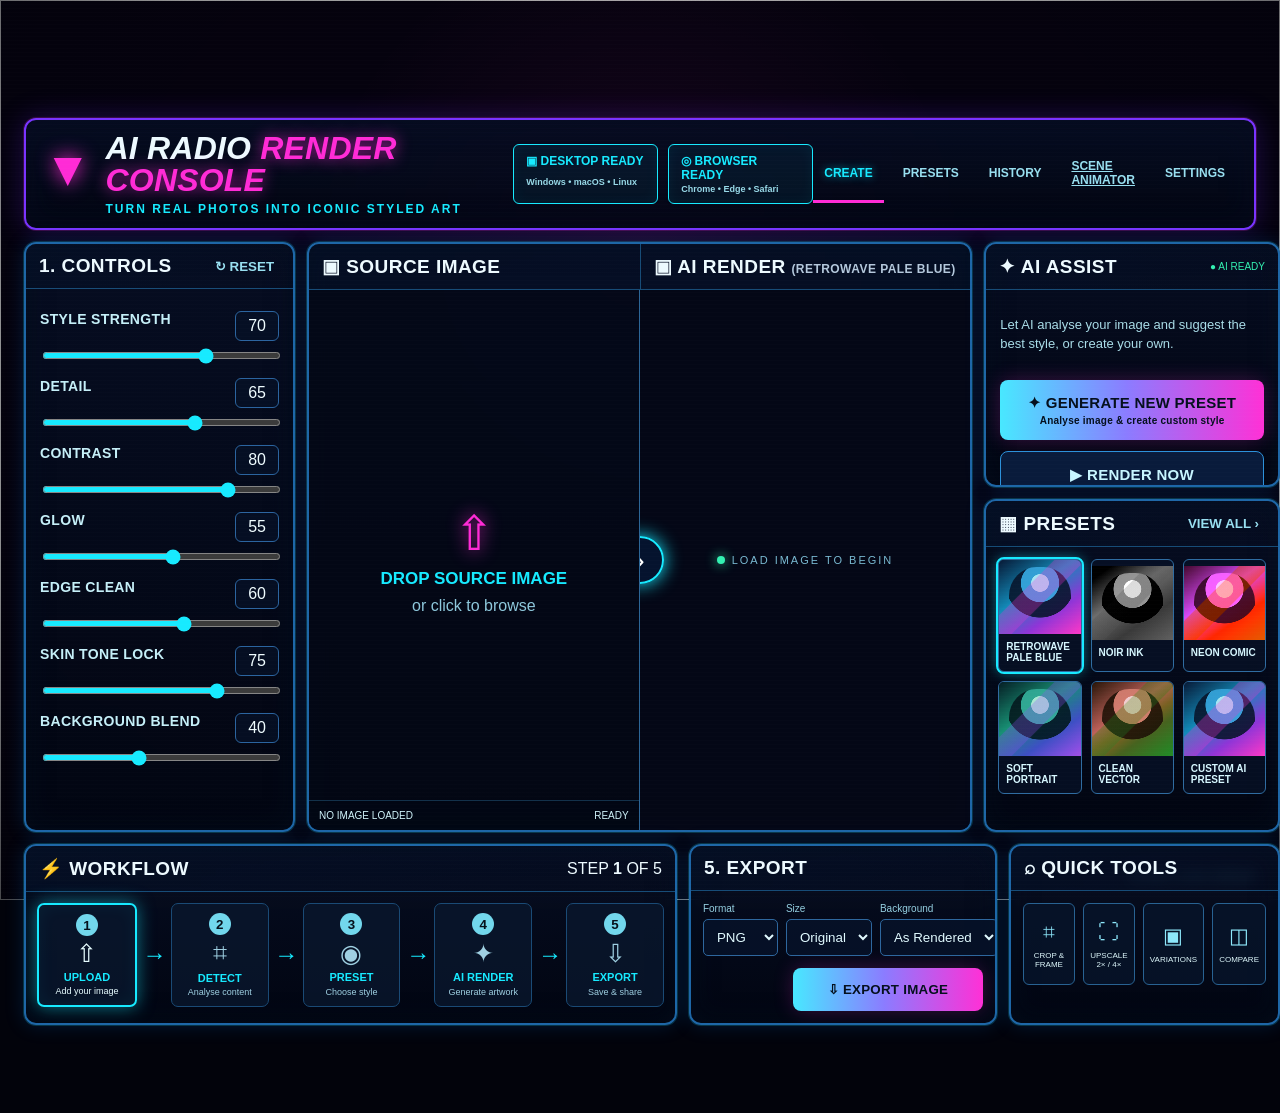
==== commit 12d93e92: "Fix Render Console retrowave PNG playback" ====
--- a/index.html
+++ b/index.html
@@ -44,7 +44,7 @@
       <section class="panel quick-panel"><div class="panel-title"><h2>⌕ QUICK TOOLS</h2></div><div class="quick-tools"><button>⌗<small>CROP & FRAME</small></button><button id="upscaleBtn">⛶<small>UPSCALE 2× / 4×</small></button><button id="variationBtn">▣<small>VARIATIONS</small></button><button id="compareBtn">◫<small>COMPARE</small></button></div></section>
     </section>
   </main>
-  <script type="module" src="./app/scripts/background-scene.js?v=20261003-2135"></script>
+  <script type="module" src="./app/scripts/background-scene.js?v=20261003-2220"></script>
   <script type="module" src="./app/scripts/app.js"></script>
 </body>
 </html>
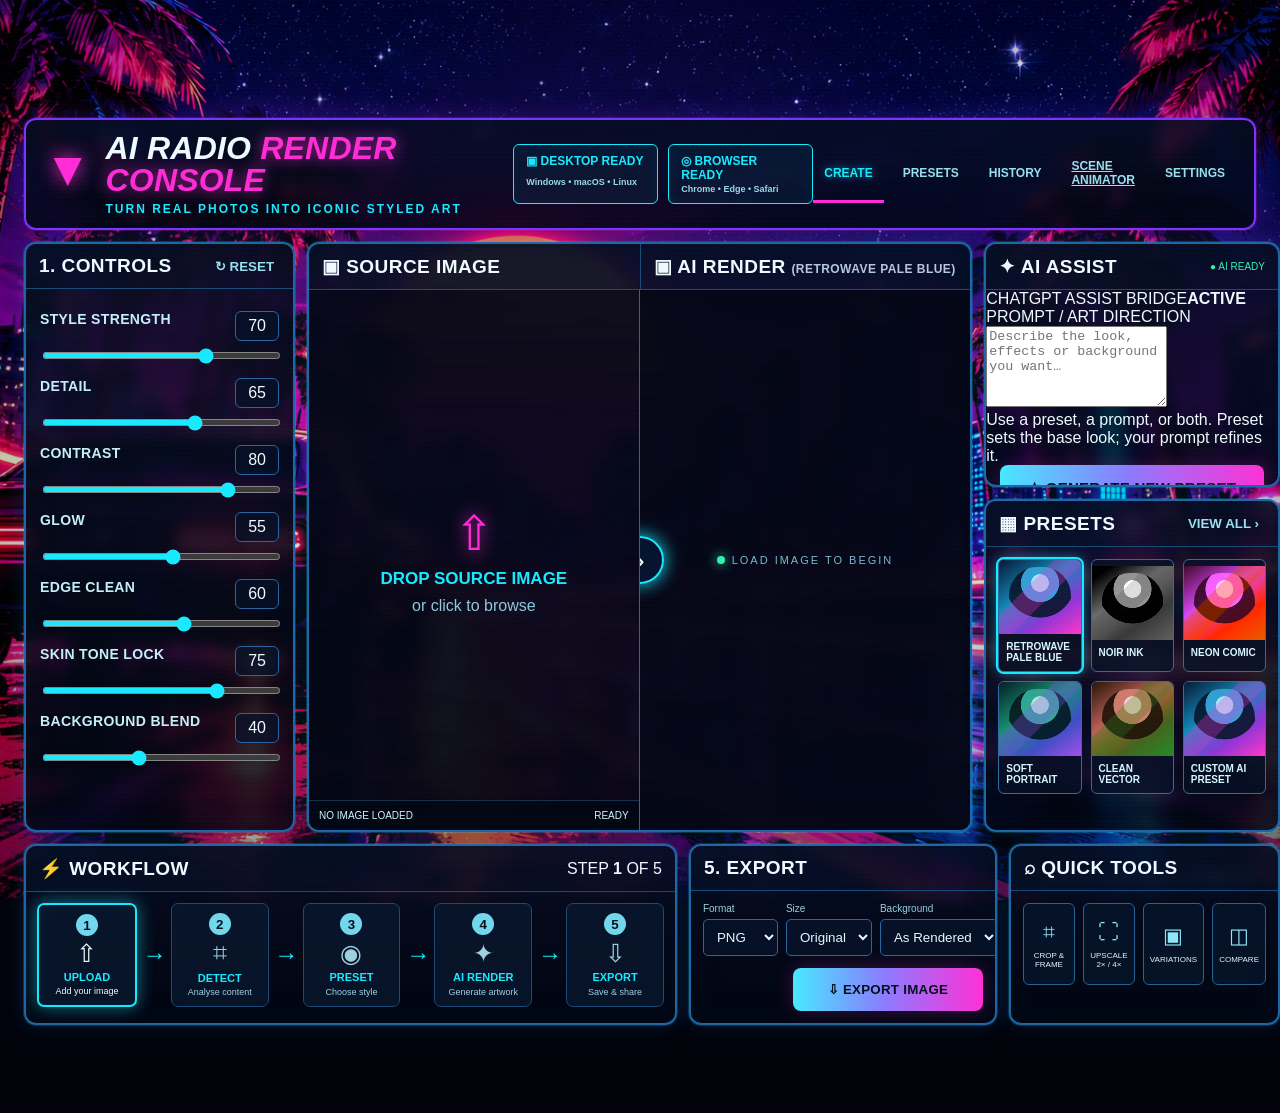
==== commit 230b3599: "Expand AI Assist prompt area and compact preset rail" ====
--- a/index.html
+++ b/index.html
@@ -5,7 +5,7 @@
   <meta name="viewport" content="width=device-width, initial-scale=1" />
   <meta name="theme-color" content="#050817" />
   <title>AI Radio Render Console</title>
-  <link rel="stylesheet" href="./app/styles/console.css?v=20261003-2135" />
+  <link rel="stylesheet" href="./app/styles/console.css?v=20261003-2315" />
   <link rel="stylesheet" href="./app/styles/retrowave-bg.css" />
   <link rel="stylesheet" href="./app/styles/scene-layers.css?v=20261003-2135" />
 </head>
@@ -34,7 +34,19 @@
         </div>
       </section>
       <aside class="right-stack">
-        <section class="panel ai-panel"><div class="panel-title"><h2>✦ AI ASSIST</h2><span class="ready">● AI READY</span></div><p>Let AI analyse your image and suggest the best style, or create your own.</p><button id="generatePresetBtn" class="primary">✦ GENERATE NEW PRESET<small>Analyse image & create custom style</small></button><button id="renderBtn" class="secondary">▶ RENDER NOW<small>Use current settings</small></button></section>
+        <section class="panel ai-panel">
+          <div class="panel-title"><h2>✦ AI ASSIST</h2><span class="ready">● AI READY</span></div>
+          <div class="assist-body">
+            <div class="assist-readout"><span>CHATGPT ASSIST BRIDGE</span><b>ACTIVE</b></div>
+            <label class="prompt-label" for="assistPrompt">PROMPT / ART DIRECTION</label>
+            <textarea id="assistPrompt" class="assist-prompt" rows="5" placeholder="Describe the look, effects or background you want…"></textarea>
+            <div class="assist-hint">Use a preset, a prompt, or both. Preset sets the base look; your prompt refines it.</div>
+            <div class="assist-actions">
+              <button id="generatePresetBtn" class="primary">✦ GENERATE NEW PRESET<small>Analyse image & build a custom style</small></button>
+              <button id="renderBtn" class="secondary">▶ RENDER NOW<small>Use current preset + prompt</small></button>
+            </div>
+          </div>
+        </section>
         <section class="panel presets-panel"><div class="panel-title"><h2>▦ PRESETS</h2><button class="ghost">VIEW ALL ›</button></div><div id="presetGrid" class="preset-grid"></div></section>
       </aside>
     </section>
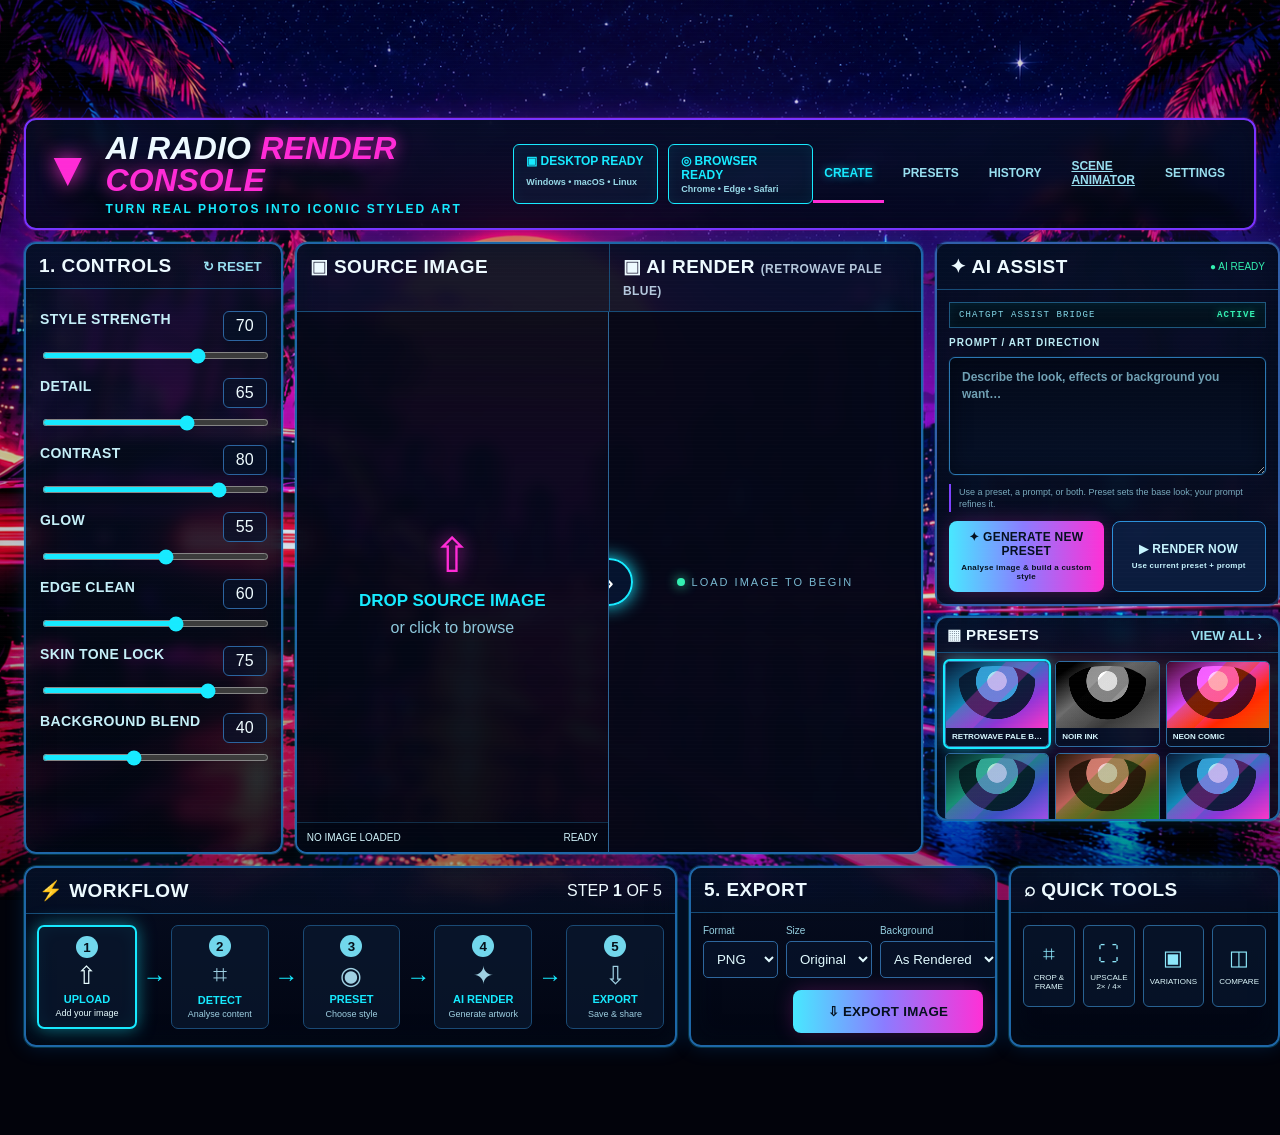
==== commit b642b3fc: "Load AI Assist DAW layout stylesheet" ====
--- a/index.html
+++ b/index.html
@@ -8,6 +8,7 @@
   <link rel="stylesheet" href="./app/styles/console.css?v=20261003-2315" />
   <link rel="stylesheet" href="./app/styles/retrowave-bg.css" />
   <link rel="stylesheet" href="./app/styles/scene-layers.css?v=20261003-2135" />
+  <link rel="stylesheet" href="./app/styles/ai-assist-daw.css?v=20261003-2315" />
 </head>
 <body>
   <div class="scene-stage" data-scene-manifest="./assets/scenes/first-retrowave/scene.json" aria-hidden="true">
--- a/app/styles/ai-assist-daw.css
+++ b/app/styles/ai-assist-daw.css
@@ -0,0 +1,25 @@
+.workspace-grid{grid-template-columns:21% 51% 28%}
+.right-stack{display:grid;gap:10px;grid-template-rows:minmax(360px,auto) auto;align-content:start}
+.ai-panel{padding-bottom:0;overflow:visible;border-color:#315fa9;background:linear-gradient(180deg,rgba(6,16,39,.94),rgba(3,9,24,.9));box-shadow:0 0 0 1px rgba(23,234,255,.12),0 0 22px rgba(42,119,255,.16),inset 0 0 34px rgba(2,9,26,.72)}
+.assist-body{padding:12px;display:grid;gap:9px;background:linear-gradient(180deg,rgba(4,10,28,.28),rgba(7,15,36,.68))}
+.assist-readout{display:flex;justify-content:space-between;align-items:center;gap:8px;padding:7px 9px;border:1px solid #1e587f;background:linear-gradient(180deg,rgba(3,22,35,.9),rgba(2,13,24,.88));box-shadow:inset 0 0 12px rgba(23,234,255,.06);font-family:ui-monospace,SFMono-Regular,Consolas,monospace;font-size:9px;letter-spacing:1.1px;color:#84d8e9}
+.assist-readout b{color:var(--green);font-size:9px;text-shadow:0 0 8px rgba(51,240,177,.6)}
+.prompt-label{font-size:10px;font-weight:900;letter-spacing:1px;color:#bcecf5}
+.assist-prompt{width:100%;min-height:118px;resize:vertical;border:1px solid #2b77b3;border-radius:6px;background:linear-gradient(180deg,rgba(3,9,25,.97),rgba(6,17,39,.96));color:#e9fbff;padding:11px 12px;font:600 12px/1.45 "Segoe UI",Arial,sans-serif;outline:none;box-shadow:inset 0 0 20px rgba(2,7,18,.72),0 0 0 1px rgba(23,234,255,.05)}
+.assist-prompt:focus{border-color:var(--cyan);box-shadow:0 0 0 1px rgba(23,234,255,.22),0 0 16px rgba(23,234,255,.18),inset 0 0 18px rgba(8,25,49,.72)}
+.assist-prompt::placeholder{color:#6f9fb2}
+.assist-hint{font-size:9px;line-height:1.35;color:#79aabd;border-left:2px solid #7d43ff;padding:2px 0 2px 8px}
+.assist-actions{display:grid;grid-template-columns:1fr 1fr;gap:8px}
+.ai-panel .primary,.ai-panel .secondary{width:100%;margin:0;min-height:56px;padding:10px 9px;font-size:12px;line-height:1.15}
+.ai-panel button small{font-size:8px;line-height:1.2;margin-top:4px}
+.presets-panel{align-self:start;max-height:205px;overflow:hidden}
+.presets-panel .panel-title{padding:8px 10px}
+.presets-panel .panel-title h2{font-size:15px}
+.preset-grid{padding:8px;display:grid;grid-template-columns:repeat(3,minmax(0,1fr));gap:6px}
+.preset-card{min-height:0;border-radius:5px}
+.preset-thumb{aspect-ratio:1.55;min-height:34px}
+.preset-thumb::before{inset:4px 7px 2px}
+.preset-card strong{padding:5px 6px;font-size:8px;line-height:1.05;white-space:nowrap;overflow:hidden;text-overflow:ellipsis}
+@media(max-width:1220px){.workspace-grid{grid-template-columns:22% 50% 28%}.right-stack{grid-template-rows:minmax(345px,auto) auto}.assist-prompt{min-height:105px}.presets-panel{max-height:195px}.preset-card strong{font-size:7px}}
+@media(max-width:900px){.workspace-grid{grid-template-columns:1fr}.right-stack{grid-template-columns:1fr;grid-template-rows:auto}.presets-panel{max-height:none}.assist-actions{grid-template-columns:1fr 1fr}}
+@media(max-width:650px){.assist-actions{grid-template-columns:1fr}.assist-prompt{min-height:130px}.preset-grid{grid-template-columns:repeat(2,1fr)}}
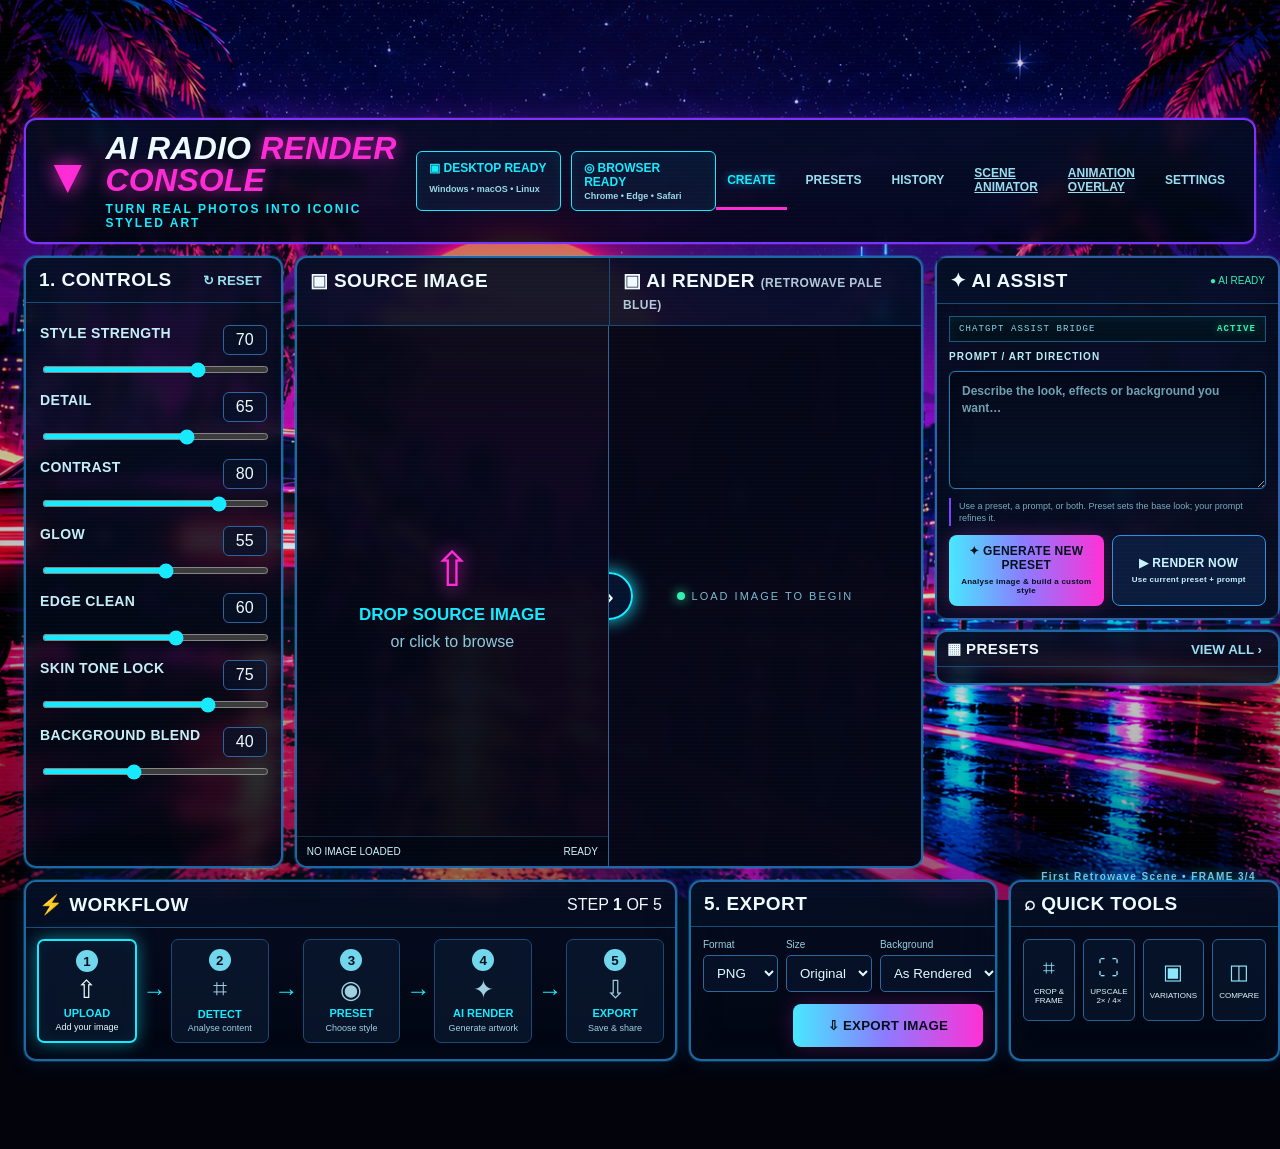
==== commit 5ebf709a: "Link animation overlay tool from render console" ====
--- a/index.html
+++ b/index.html
@@ -23,7 +23,7 @@
     <header class="topbar panel">
       <div class="brand"><div class="brand-mark">▲</div><div><h1>AI RADIO <span>RENDER CONSOLE</span></h1><p>TURN REAL PHOTOS INTO ICONIC STYLED ART</p></div></div>
       <div class="status-badges"><span>▣ DESKTOP READY<small>Windows • macOS • Linux</small></span><span>◎ BROWSER READY<small>Chrome • Edge • Safari</small></span></div>
-      <nav><button class="nav active">CREATE</button><button class="nav">PRESETS</button><button class="nav">HISTORY</button><a class="nav" href="./scene-animator.html">SCENE ANIMATOR</a><button class="nav">SETTINGS</button></nav>
+      <nav><button class="nav active">CREATE</button><button class="nav">PRESETS</button><button class="nav">HISTORY</button><a class="nav" href="./scene-animator.html">SCENE ANIMATOR</a><a class="nav" href="./animation-scene-overlay.html">ANIMATION OVERLAY</a><button class="nav">SETTINGS</button></nav>
     </header>
     <section class="workspace-grid">
       <aside class="panel controls-panel"><div class="panel-title"><h2>1. CONTROLS</h2><button id="resetBtn" class="ghost">↻ RESET</button></div><div id="controls"></div></aside>
